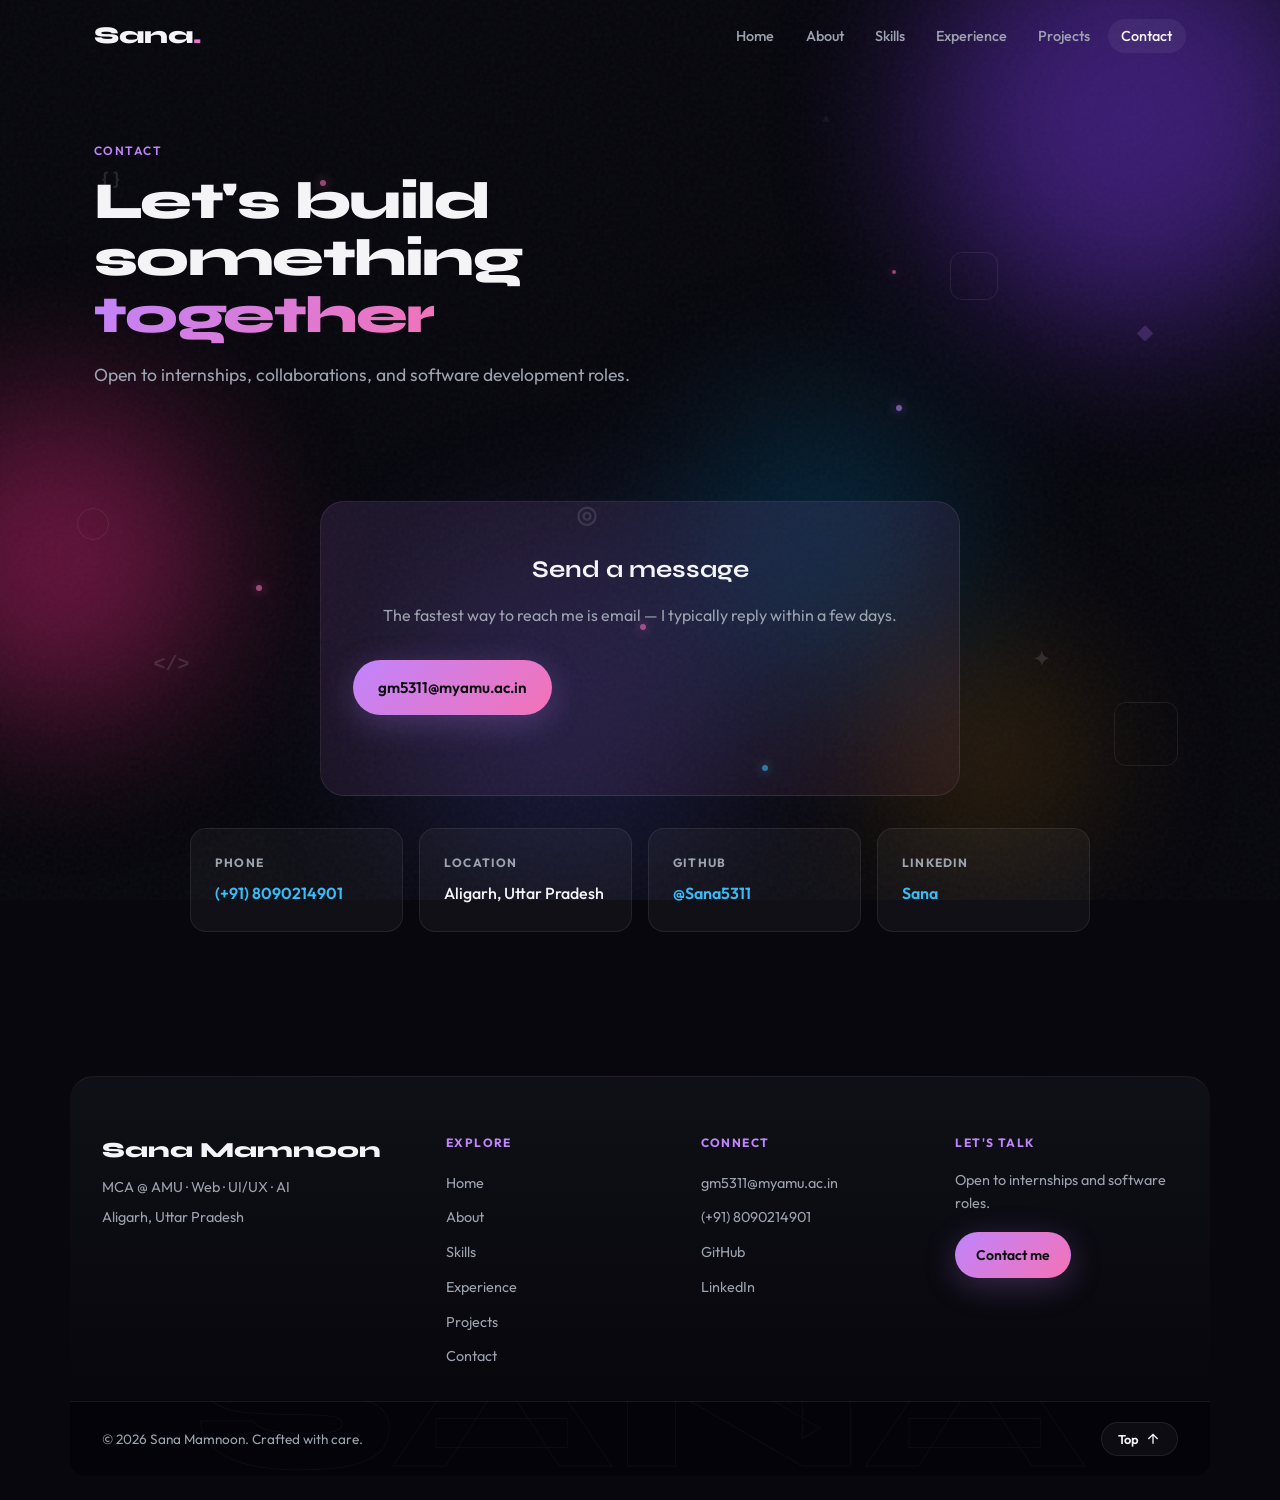
==== contact.html @ 096d7e10 "Updated portfolio" ====
<!DOCTYPE html>
<html lang="en">

<head>
    <meta charset="UTF-8">
    <meta name="viewport" content="width=device-width, initial-scale=1.0">
    <meta name="description" content="Contact Sana.">
    <title>Contact | Sana </title>
    <link rel="preconnect" href="https://fonts.googleapis.com">
    <link rel="preconnect" href="https://fonts.gstatic.com" crossorigin>
    <link href="https://fonts.googleapis.com/css2?family=Outfit:wght@300;400;500;600;700&family=Syne:wght@600;700;800&display=swap" rel="stylesheet">
    <link rel="stylesheet" href="style.css">
</head>

<body>
    <div id="site-header"></div>

    <main>
        <header class="page-hero reveal">
            <span class="section-label">Contact</span>
            <h1 class="page-title">Let's build something <span class="gradient-text">together</span></h1>
            <p class="page-lead">Open to internships, collaborations, and software development roles.</p>
        </header>

        <section class="section contact-section">
            <div class="contact-layout">
                <div class="contact-card reveal">
                    <h2 class="contact-card-title">Send a message</h2>
                    <p>The fastest way to reach me is email — I typically reply within a few days.</p>
                    <div class="contact-actions contact-actions-left">
                        <a href="mailto:gm5311@myamu.ac.in" class="btn btn-primary">gm5311@myamu.ac.in</a>
                    </div>
                </div>

                <div class="contact-info-grid reveal" data-delay="1">
                    <article class="contact-info-card float-card">
                        <h3>Phone</h3>
                        <a href="tel:+918090214901">(+91) 8090214901</a>
                    </article>
                    <article class="contact-info-card float-card">
                        <h3>Location</h3>
                        <p>Aligarh, Uttar Pradesh</p>
                    </article>
                    <article class="contact-info-card float-card">
                        <h3>GitHub</h3>
                        <a href="https://github.com/Sana5311" target="_blank" rel="noopener noreferrer">@Sana5311</a>
                    </article>
                    <article class="contact-info-card float-card">
                        <h3>LinkedIn</h3>
                        <a href="https://www.linkedin.com/in/sana-mamnoon-51255726a" target="_blank" rel="noopener noreferrer">Sana </a>
                    </article>
                </div>
            </div>
        </section>
    </main>

    <div id="site-footer"></div>
    <script src="shared.js"></script>
    <script src="script.js"></script>
</body>

</html>
---- style.css ----
:root {
    --bg: #07070d;
    --bg-elevated: #111118;
    --bg-card: rgba(255, 255, 255, 0.04);
    --border: rgba(255, 255, 255, 0.08);
    --text: #f4f4f7;
    --text-muted: #9ca3af;
    --accent-1: #c084fc;
    --accent-2: #f472b6;
    --accent-3: #38bdf8;
    --gradient: linear-gradient(135deg, var(--accent-1), var(--accent-2));
    --font-display: "Syne", sans-serif;
    --font-body: "Outfit", sans-serif;
    --header-h: 72px;
    --radius: 16px;
    --transition: 0.35s cubic-bezier(0.4, 0, 0.2, 1);
}

*,
*::before,
*::after {
    margin: 0;
    padding: 0;
    box-sizing: border-box;
}

html {
    scroll-behavior: smooth;
}

body {
    font-family: var(--font-body);
    background: var(--bg);
    color: var(--text);
    line-height: 1.65;
    overflow-x: hidden;
}

.noise {
    position: fixed;
    inset: 0;
    pointer-events: none;
    z-index: 0;
    opacity: 0.04;
    background-image: url("data:image/svg+xml,%3Csvg viewBox='0 0 256 256' xmlns='http://www.w3.org/2000/svg'%3E%3Cfilter id='n'%3E%3CfeTurbulence type='fractalNoise' baseFrequency='0.9' numOctaves='4' stitchTiles='stitch'/%3E%3C/filter%3E%3Crect width='100%25' height='100%25' filter='url(%23n)'/%3E%3C/svg%3E");
}

.gradient-bg {
    position: fixed;
    inset: 0;
    z-index: 0;
    overflow: hidden;
    pointer-events: none;
}

.orb {
    position: absolute;
    border-radius: 50%;
    filter: blur(80px);
    opacity: 0.45;
    animation: float 18s ease-in-out infinite;
}

.orb-1 {
    width: 420px;
    height: 420px;
    background: #7c3aed;
    top: -10%;
    right: -5%;
}

.orb-2 {
    width: 320px;
    height: 320px;
    background: #db2777;
    bottom: 20%;
    left: -8%;
    animation-delay: -6s;
}

.orb-3 {
    width: 280px;
    height: 280px;
    background: #0284c7;
    top: 45%;
    right: 25%;
    animation-delay: -12s;
    opacity: 0.25;
}

.orb-4 {
    width: 200px;
    height: 200px;
    background: #f59e0b;
    bottom: 5%;
    right: 15%;
    animation-delay: -4s;
    opacity: 0.2;
}

.orb-5 {
    width: 360px;
    height: 360px;
    background: #6366f1;
    top: 60%;
    left: 30%;
    animation-delay: -9s;
    opacity: 0.18;
}

.float-layer {
    position: fixed;
    inset: 0;
    z-index: 0;
    pointer-events: none;
    overflow: hidden;
}

.float-icon {
    position: absolute;
    font-size: 1.25rem;
    font-weight: 600;
    color: rgba(255, 255, 255, 0.12);
    animation: drift 14s ease-in-out infinite;
}

.fi-1 { top: 18%; left: 8%; animation-duration: 16s; }
.fi-2 { top: 72%; left: 12%; animation-delay: -3s; font-family: monospace; }
.fi-3 { top: 35%; right: 10%; animation-delay: -6s; color: rgba(192, 132, 252, 0.2); }
.fi-4 { bottom: 25%; right: 18%; animation-delay: -2s; }
.fi-5 { top: 55%; left: 45%; animation-delay: -8s; font-size: 1.5rem; }
.fi-6 { top: 12%; right: 35%; animation-delay: -11s; font-size: 0.75rem; opacity: 0.5; }

.float-shape {
    position: absolute;
    border: 1px solid rgba(255, 255, 255, 0.08);
    border-radius: 12px;
    animation: drift 20s ease-in-out infinite, spin-slow 24s linear infinite;
}

.fs-1 {
    width: 48px;
    height: 48px;
    top: 28%;
    right: 22%;
    animation-delay: -5s;
}

.fs-2 {
    width: 32px;
    height: 32px;
    bottom: 40%;
    left: 6%;
    border-radius: 50%;
    animation-delay: -10s;
}

.fs-3 {
    width: 64px;
    height: 64px;
    top: 78%;
    right: 8%;
    animation-delay: -7s;
}

.float-dot {
    position: absolute;
    width: 6px;
    height: 6px;
    border-radius: 50%;
    background: var(--accent-2);
    box-shadow: 0 0 12px var(--accent-2);
    animation: float-dot 10s ease-in-out infinite;
    opacity: 0.6;
}

.fd-1 { top: 20%; left: 25%; animation-delay: 0s; }
.fd-2 { top: 45%; left: 70%; animation-delay: -2s; background: var(--accent-1); box-shadow: 0 0 12px var(--accent-1); }
.fd-3 { top: 65%; left: 20%; animation-delay: -4s; }
.fd-4 { top: 30%; right: 30%; animation-delay: -1s; width: 4px; height: 4px; }
.fd-5 { bottom: 30%; left: 50%; animation-delay: -6s; }
.fd-6 { top: 85%; right: 40%; animation-delay: -3s; background: var(--accent-3); box-shadow: 0 0 12px var(--accent-3); }

@keyframes drift {
    0%, 100% { transform: translate(0, 0) rotate(0deg); }
    25% { transform: translate(20px, -30px) rotate(5deg); }
    50% { transform: translate(-15px, 15px) rotate(-3deg); }
    75% { transform: translate(10px, 25px) rotate(2deg); }
}

@keyframes spin-slow {
    to { transform: rotate(360deg); }
}

@keyframes float-dot {
    0%, 100% { transform: translateY(0) scale(1); opacity: 0.5; }
    50% { transform: translateY(-24px) scale(1.2); opacity: 1; }
}

@keyframes float {
    0%, 100% { transform: translate(0, 0) scale(1); }
    33% { transform: translate(30px, -40px) scale(1.05); }
    66% { transform: translate(-20px, 20px) scale(0.95); }
}

.site-header {
    position: fixed;
    top: 0;
    left: 0;
    right: 0;
    z-index: 1000;
    height: var(--header-h);
    transition: background var(--transition), backdrop-filter var(--transition), border-color var(--transition);
    border-bottom: 1px solid transparent;
}

.site-header.scrolled {
    background: rgba(7, 7, 13, 0.75);
    backdrop-filter: blur(16px);
    border-bottom-color: var(--border);
}

.navbar {
    max-width: 1140px;
    margin: 0 auto;
    padding: 0 1.5rem;
    height: 100%;
    display: flex;
    align-items: center;
    justify-content: space-between;
}

.logo {
    font-family: var(--font-display);
    font-size: 1.5rem;
    font-weight: 800;
    color: var(--text);
    text-decoration: none;
    letter-spacing: -0.02em;
}

.logo span {
    background: var(--gradient);
    -webkit-background-clip: text;
    background-clip: text;
    color: transparent;
}

.nav-links {
    display: flex;
    list-style: none;
    gap: 0.25rem;
}

.nav-links a {
    color: var(--text-muted);
    text-decoration: none;
    font-size: 0.9rem;
    font-weight: 500;
    padding: 0.5rem 0.85rem;
    border-radius: 999px;
    transition: color var(--transition), background var(--transition);
}

.nav-links a:hover,
.nav-links a.active {
    color: var(--text);
    background: rgba(255, 255, 255, 0.06);
}

.nav-toggle {
    display: none;
    flex-direction: column;
    gap: 5px;
    background: none;
    border: none;
    cursor: pointer;
    padding: 8px;
}

.nav-toggle span {
    display: block;
    width: 24px;
    height: 2px;
    background: var(--text);
    border-radius: 2px;
    transition: transform var(--transition), opacity var(--transition);
}

.nav-toggle.open span:nth-child(1) {
    transform: translateY(7px) rotate(45deg);
}

.nav-toggle.open span:nth-child(2) {
    opacity: 0;
}

.nav-toggle.open span:nth-child(3) {
    transform: translateY(-7px) rotate(-45deg);
}

main {
    position: relative;
    z-index: 1;
}

.section {
    max-width: 1140px;
    margin: 0 auto;
    padding: 5rem 1.5rem;
}

.section-alt {
    position: relative;
}

.section-alt::before {
    content: "";
    position: absolute;
    inset: 0;
    left: 50%;
    transform: translateX(-50%);
    width: 100vw;
    background: linear-gradient(180deg, transparent, rgba(255, 255, 255, 0.02), transparent);
    pointer-events: none;
}

.section-head {
    margin-bottom: 3rem;
    max-width: 640px;
}

.section-label {
    display: inline-block;
    font-size: 0.75rem;
    font-weight: 600;
    letter-spacing: 0.12em;
    text-transform: uppercase;
    color: var(--accent-1);
    margin-bottom: 0.75rem;
}

.section-title {
    font-family: var(--font-display);
    font-size: clamp(1.75rem, 4vw, 2.5rem);
    font-weight: 700;
    line-height: 1.15;
    letter-spacing: -0.02em;
}

.hero {
    min-height: 100vh;
    max-width: 1140px;
    margin: 0 auto;
    padding: calc(var(--header-h) + 3rem) 1.5rem 4rem;
    display: grid;
    grid-template-columns: 1fr 1fr;
    align-items: center;
    gap: 3rem;
}

.hero-eyebrow {
    display: flex;
    align-items: center;
    gap: 0.5rem;
    font-size: 0.875rem;
    color: var(--text-muted);
    margin-bottom: 1rem;
}

.pulse-dot {
    width: 8px;
    height: 8px;
    border-radius: 50%;
    background: #4ade80;
    box-shadow: 0 0 12px #4ade80;
    animation: pulse 2s ease infinite;
}

@keyframes pulse {
    0%, 100% { opacity: 1; transform: scale(1); }
    50% { opacity: 0.6; transform: scale(0.85); }
}

.hero-title {
    font-family: var(--font-display);
    font-size: clamp(2.5rem, 6vw, 4rem);
    font-weight: 800;
    line-height: 1.05;
    letter-spacing: -0.03em;
    margin-bottom: 0.75rem;
}

.gradient-text {
    background: var(--gradient);
    -webkit-background-clip: text;
    background-clip: text;
    color: transparent;
}

.hero-role {
    font-size: clamp(1.25rem, 2.5vw, 1.75rem);
    font-weight: 500;
    color: var(--text-muted);
    margin-bottom: 1.25rem;
    min-height: 2rem;
}

.role-cursor {
    color: var(--accent-1);
    animation: blink 1s step-end infinite;
}

@keyframes blink {
    50% { opacity: 0; }
}

.hero-desc {
    color: var(--text-muted);
    max-width: 32rem;
    margin-bottom: 2rem;
    font-size: 1.05rem;
}

.hero-cta {
    display: flex;
    flex-wrap: wrap;
    gap: 0.75rem;
    margin-bottom: 2rem;
}

.btn {
    display: inline-flex;
    align-items: center;
    justify-content: center;
    padding: 0.85rem 1.5rem;
    font-size: 0.95rem;
    font-weight: 600;
    text-decoration: none;
    border-radius: 999px;
    transition: transform var(--transition), box-shadow var(--transition), background var(--transition), border-color var(--transition);
    border: 1px solid transparent;
}

.btn-primary {
    background: var(--gradient);
    color: #0a0a0f;
    box-shadow: 0 8px 32px rgba(192, 132, 252, 0.25);
}

.btn-primary:hover {
    transform: translateY(-2px);
    box-shadow: 0 12px 40px rgba(244, 114, 182, 0.35);
}

.btn-ghost {
    background: transparent;
    color: var(--text);
    border-color: var(--border);
}

.btn-ghost:hover {
    background: rgba(255, 255, 255, 0.06);
    transform: translateY(-2px);
}

.hero-meta {
    font-size: 0.875rem;
    color: var(--text-muted);
}

.hero-meta a {
    color: var(--text-muted);
    text-decoration: none;
    transition: color var(--transition);
}

.hero-meta a:hover {
    color: var(--accent-3);
}

.meta-sep {
    margin: 0 0.5rem;
    opacity: 0.4;
}

.hero-visual {
    display: flex;
    justify-content: center;
    align-items: center;
}

.profile-ring {
    position: relative;
    width: min(340px, 80vw);
    aspect-ratio: 1;
    display: flex;
    align-items: center;
    justify-content: center;
}

.profile-ring::before {
    content: "";
    position: absolute;
    inset: 0;
    border-radius: 50%;
    background: conic-gradient(from 0deg, var(--accent-1), var(--accent-2), var(--accent-3), var(--accent-1));
    animation: spin 12s linear infinite;
    opacity: 0.85;
}

.profile-ring::after {
    content: "";
    position: absolute;
    inset: 4px;
    border-radius: 50%;
    background: var(--bg);
}

.profile-inner {
    position: relative;
    z-index: 1;
    width: 78%;
    aspect-ratio: 1;
    border-radius: 50%;
    background: linear-gradient(145deg, #1a1a24, #0d0d12);
    border: 1px solid var(--border);
    display: flex;
    align-items: center;
    justify-content: center;
    box-shadow: inset 0 0 60px rgba(192, 132, 252, 0.08);
}

.profile-initials {
    font-family: var(--font-display);
    font-size: clamp(3rem, 10vw, 4.5rem);
    font-weight: 800;
    background: var(--gradient);
    -webkit-background-clip: text;
    background-clip: text;
    color: transparent;
}

.orbit-badge {
    position: absolute;
    padding: 0.4rem 0.85rem;
    font-size: 0.75rem;
    font-weight: 600;
    background: var(--bg-elevated);
    border: 1px solid var(--border);
    border-radius: 999px;
    backdrop-filter: blur(8px);
    animation: orbit 8s ease-in-out infinite;
}

.badge-1 { top: 8%; right: 0; animation-delay: 0s; }
.badge-2 { bottom: 15%; left: -5%; animation-delay: -2.5s; }
.badge-3 { top: 50%; right: -8%; animation-delay: -5s; }
.badge-4 { bottom: 8%; right: 20%; animation-delay: -7s; }

@keyframes spin {
    to { transform: rotate(360deg); }
}

@keyframes orbit {
    0%, 100% { transform: translateY(0); }
    50% { transform: translateY(-10px); }
}

.about-grid {
    display: grid;
    grid-template-columns: repeat(auto-fit, minmax(280px, 1fr));
    gap: 1.5rem;
}

.about-text {
    color: var(--text-muted);
    font-size: 1.05rem;
}

.about-text strong {
    color: var(--text);
    font-weight: 600;
}

.skills-grid {
    display: grid;
    grid-template-columns: repeat(auto-fit, minmax(240px, 1fr));
    gap: 1.25rem;
    position: relative;
    z-index: 1;
}

.skill-group {
    background: var(--bg-card);
    border: 1px solid var(--border);
    border-radius: var(--radius);
    padding: 1.5rem;
    backdrop-filter: blur(8px);
    transition: transform var(--transition), border-color var(--transition), box-shadow var(--transition);
}

.skill-group:hover {
    transform: translateY(-4px);
    border-color: rgba(192, 132, 252, 0.35);
    box-shadow: 0 20px 50px rgba(0, 0, 0, 0.35);
}

.skill-group h3 {
    font-size: 0.8rem;
    text-transform: uppercase;
    letter-spacing: 0.08em;
    color: var(--text-muted);
    margin-bottom: 1rem;
    font-weight: 600;
}

.skill-tags {
    list-style: none;
    display: flex;
    flex-wrap: wrap;
    gap: 0.5rem;
}

.skill-tags li {
    font-size: 0.875rem;
    padding: 0.35rem 0.75rem;
    border-radius: 8px;
    background: rgba(255, 255, 255, 0.05);
    border: 1px solid var(--border);
    transition: background var(--transition), color var(--transition);
}

.skill-group:hover .skill-tags li {
    background: rgba(192, 132, 252, 0.08);
}

.timeline {
    position: relative;
    padding-left: 1.5rem;
    border-left: 2px solid var(--border);
    margin-bottom: 3rem;
}

.timeline-item {
    position: relative;
    padding-bottom: 2rem;
}

.timeline-item:last-child {
    padding-bottom: 0;
}

.timeline-marker {
    position: absolute;
    left: -1.5rem;
    top: 0.35rem;
    width: 12px;
    height: 12px;
    margin-left: -5px;
    border-radius: 50%;
    background: var(--gradient);
    box-shadow: 0 0 16px rgba(192, 132, 252, 0.6);
}

.timeline-card {
    margin-left: 1.25rem;
    padding: 1.5rem;
    background: var(--bg-card);
    border: 1px solid var(--border);
    border-radius: var(--radius);
    transition: transform var(--transition), border-color var(--transition);
}

.timeline-card:hover {
    transform: translateX(6px);
    border-color: rgba(244, 114, 182, 0.3);
}

.timeline-date {
    font-size: 0.8rem;
    color: var(--accent-3);
    font-weight: 600;
}

.timeline-card h3 {
    font-family: var(--font-display);
    font-size: 1.15rem;
    margin: 0.35rem 0;
}

.timeline-org {
    color: var(--accent-1);
    font-weight: 500;
    font-size: 0.95rem;
    margin-bottom: 0.5rem;
}

.timeline-card p:last-child {
    color: var(--text-muted);
    font-size: 0.95rem;
}

.extracurricular {
    padding: 1.75rem;
    border-radius: var(--radius);
    border: 1px dashed var(--border);
    background: rgba(56, 189, 248, 0.04);
}

.extracurricular-title {
    font-family: var(--font-display);
    font-size: 1.1rem;
    margin-bottom: 1rem;
}

.extracurricular-list {
    list-style: none;
    display: flex;
    flex-direction: column;
    gap: 0.65rem;
    color: var(--text-muted);
}

.extracurricular-list li {
    position: relative;
    padding-left: 1.25rem;
}

.extracurricular-list li::before {
    content: "→";
    position: absolute;
    left: 0;
    color: var(--accent-2);
}

.projects-grid {
    display: grid;
    grid-template-columns: repeat(auto-fit, minmax(300px, 1fr));
    gap: 1.5rem;
    position: relative;
    z-index: 1;
}

.project-card {
    position: relative;
    padding: 2rem;
    border-radius: calc(var(--radius) + 4px);
    background: var(--bg-card);
    border: 1px solid var(--border);
    overflow: hidden;
    transition: transform var(--transition), box-shadow var(--transition);
}

.project-card::before {
    content: "";
    position: absolute;
    top: 0;
    left: 0;
    right: 0;
    height: 3px;
    background: var(--gradient);
    transform: scaleX(0);
    transform-origin: left;
    transition: transform 0.5s ease;
}

.project-card:hover {
    transform: translateY(-6px);
    box-shadow: 0 24px 60px rgba(0, 0, 0, 0.4);
}

.project-card:hover::before {
    transform: scaleX(1);
}

.project-number {
    font-family: var(--font-display);
    font-size: 3rem;
    font-weight: 800;
    line-height: 1;
    opacity: 0.12;
    margin-bottom: 0.5rem;
}

.project-card h3 {
    font-family: var(--font-display);
    font-size: 1.25rem;
    margin-bottom: 0.35rem;
}

.project-client {
    font-size: 0.85rem;
    color: var(--accent-1);
    font-weight: 600;
    margin-bottom: 0.75rem;
}

.project-card > p:not(.project-client) {
    color: var(--text-muted);
    font-size: 0.95rem;
    margin-bottom: 1.25rem;
}

.project-links {
    display: flex;
    flex-wrap: wrap;
    gap: 1rem;
}

.link-arrow {
    color: var(--text);
    text-decoration: none;
    font-weight: 600;
    font-size: 0.9rem;
    display: inline-flex;
    align-items: center;
    gap: 0.35rem;
    transition: color var(--transition), gap var(--transition);
}

.link-arrow::after {
    content: "→";
    transition: transform var(--transition);
}

.link-arrow:hover {
    color: var(--accent-2);
    gap: 0.55rem;
}

.contact-section {
    padding-bottom: 3rem;
}

body:not(.page-home) main {
    min-height: calc(100vh - var(--header-h) - 200px);
    padding-bottom: 2rem;
}

.contact-card {
    text-align: center;
    max-width: 640px;
    margin: 0 auto;
    padding: 3rem 2rem;
    border-radius: calc(var(--radius) + 8px);
    background: linear-gradient(160deg, rgba(192, 132, 252, 0.12), rgba(244, 114, 182, 0.06));
    border: 1px solid var(--border);
}

.contact-card .section-title {
    margin-bottom: 0.75rem;
}

.contact-card > p {
    color: var(--text-muted);
    margin-bottom: 2rem;
}

.contact-actions {
    display: flex;
    flex-wrap: wrap;
    justify-content: center;
    gap: 0.75rem;
    margin-bottom: 2rem;
}

.contact-details {
    display: flex;
    flex-wrap: wrap;
    justify-content: center;
    gap: 0.5rem 1.25rem;
    font-style: normal;
    font-size: 0.875rem;
    color: var(--text-muted);
}

.page-hero {
    max-width: 1140px;
    margin: 0 auto;
    padding: calc(var(--header-h) + 4rem) 1.5rem 2rem;
    position: relative;
    z-index: 1;
}

.page-title {
    font-family: var(--font-display);
    font-size: clamp(2rem, 5vw, 3.25rem);
    font-weight: 800;
    line-height: 1.1;
    letter-spacing: -0.03em;
    margin-bottom: 1rem;
    max-width: 720px;
}

.page-lead {
    color: var(--text-muted);
    font-size: 1.1rem;
    max-width: 560px;
}

.subsection-title {
    font-family: var(--font-display);
    font-size: 1.35rem;
    margin-bottom: 1.5rem;
    color: var(--text-muted);
}

.about-card {
    background: var(--bg-card);
    border: 1px solid var(--border);
    border-radius: var(--radius);
    padding: 1.75rem;
    transition: transform var(--transition), border-color var(--transition);
}

.about-card:hover {
    transform: translateY(-4px);
    border-color: rgba(192, 132, 252, 0.3);
}

.about-card h2 {
    font-family: var(--font-display);
    font-size: 1.15rem;
    margin-bottom: 0.75rem;
}

.about-card p {
    color: var(--text-muted);
}

.stats-row {
    display: flex;
    flex-wrap: wrap;
    gap: 1rem;
    margin-top: 2.5rem;
}

.stat-pill {
    flex: 1;
    min-width: 140px;
    padding: 1.25rem 1.5rem;
    border-radius: var(--radius);
    border: 1px solid var(--border);
    background: linear-gradient(135deg, rgba(192, 132, 252, 0.08), transparent);
    display: flex;
    flex-direction: column;
    gap: 0.25rem;
}

.stat-num {
    font-family: var(--font-display);
    font-size: 1.5rem;
    font-weight: 700;
}

.stat-label {
    font-size: 0.85rem;
    color: var(--text-muted);
}

.home-hub {
    padding-top: 2rem;
    padding-bottom: 6rem;
}

.hub-grid {
    display: grid;
    grid-template-columns: repeat(auto-fit, minmax(240px, 1fr));
    gap: 1.25rem;
}

.hub-card {
    display: flex;
    flex-direction: column;
    padding: 1.75rem;
    border-radius: calc(var(--radius) + 4px);
    background: var(--bg-card);
    border: 1px solid var(--border);
    text-decoration: none;
    color: inherit;
    transition: transform var(--transition), box-shadow var(--transition), border-color var(--transition);
    animation: hub-float 6s ease-in-out infinite;
}

.hub-card:nth-child(2) { animation-delay: -1.5s; }
.hub-card:nth-child(3) { animation-delay: -3s; }
.hub-card:nth-child(4) { animation-delay: -4.5s; }

.hub-card:hover {
    transform: translateY(-8px);
    border-color: rgba(244, 114, 182, 0.4);
    box-shadow: 0 24px 50px rgba(0, 0, 0, 0.35);
    animation-play-state: paused;
}

@keyframes hub-float {
    0%, 100% { transform: translateY(0); }
    50% { transform: translateY(-6px); }
}

.hub-icon {
    font-family: var(--font-display);
    font-size: 2rem;
    font-weight: 800;
    opacity: 0.2;
    margin-bottom: 0.5rem;
}

.hub-card h3 {
    font-family: var(--font-display);
    font-size: 1.25rem;
    margin-bottom: 0.5rem;
}

.hub-card p {
    color: var(--text-muted);
    font-size: 0.95rem;
    flex: 1;
    margin-bottom: 1rem;
}

.hub-arrow {
    font-size: 0.85rem;
    font-weight: 600;
    color: var(--accent-1);
}

.float-card {
    animation: card-bob 7s ease-in-out infinite;
}

.float-card:nth-child(odd) {
    animation-delay: -2s;
}

@keyframes card-bob {
    0%, 100% { transform: translateY(0); }
    50% { transform: translateY(-5px); }
}

.float-card:hover {
    animation-play-state: paused;
}

.marquee-wrap {
    margin-top: 3rem;
    overflow: hidden;
    mask-image: linear-gradient(90deg, transparent, #000 12%, #000 88%, transparent);
}

.marquee {
    display: flex;
    gap: 2.5rem;
    width: max-content;
    animation: marquee 28s linear infinite;
    font-family: var(--font-display);
    font-size: 1.25rem;
    font-weight: 700;
    color: rgba(255, 255, 255, 0.15);
}

.marquee span {
    white-space: nowrap;
}

@keyframes marquee {
    to { transform: translateX(-50%); }
}

.projects-page .project-card-lg {
    padding: 2.5rem;
}

.contact-layout {
    max-width: 900px;
    margin: 0 auto;
}

.contact-card-title {
    font-family: var(--font-display);
    font-size: 1.5rem;
    margin-bottom: 0.75rem;
}

.contact-actions-left {
    justify-content: flex-start;
}

.contact-info-grid {
    display: grid;
    grid-template-columns: repeat(auto-fit, minmax(200px, 1fr));
    gap: 1rem;
    margin-top: 2rem;
}

.contact-info-card {
    padding: 1.5rem;
    border-radius: var(--radius);
    background: var(--bg-card);
    border: 1px solid var(--border);
}

.contact-info-card h3 {
    font-size: 0.75rem;
    text-transform: uppercase;
    letter-spacing: 0.1em;
    color: var(--text-muted);
    margin-bottom: 0.5rem;
}

.contact-info-card a {
    color: var(--accent-3);
    text-decoration: none;
    font-weight: 600;
}

.contact-info-card a:hover {
    color: var(--accent-2);
}

.contact-info-card p {
    color: var(--text);
    font-weight: 500;
}

.btn-sm {
    padding: 0.65rem 1.25rem;
    font-size: 0.875rem;
}

.site-footer {
    position: relative;
    z-index: 1;
    margin-top: 4rem;
    padding: 0 1.5rem 1.5rem;
    overflow: hidden;
}

.footer-glow {
    position: absolute;
    top: 0;
    left: 50%;
    transform: translateX(-50%);
    width: 80%;
    height: 1px;
    background: linear-gradient(90deg, transparent, var(--accent-1), var(--accent-2), var(--accent-3), transparent);
    box-shadow: 0 0 40px rgba(192, 132, 252, 0.5);
}

.footer-watermark {
    position: absolute;
    bottom: 0;
    left: 50%;
    transform: translateX(-50%);
    font-family: var(--font-display);
    font-size: clamp(5rem, 18vw, 12rem);
    font-weight: 800;
    line-height: 1;
    color: transparent;
    -webkit-text-stroke: 1px rgba(255, 255, 255, 0.04);
    pointer-events: none;
    user-select: none;
    margin: 0;
}

.footer-inner {
    position: relative;
    max-width: 1140px;
    margin: 0 auto;
    padding: 3.5rem 0 2rem;
    display: grid;
    grid-template-columns: 1.4fr repeat(3, 1fr);
    gap: 2rem;
    border-top: 1px solid var(--border);
    background: linear-gradient(180deg, rgba(17, 17, 24, 0.9), rgba(7, 7, 13, 0.95));
    border-radius: 24px 24px 0 0;
    padding-left: 2rem;
    padding-right: 2rem;
}

.footer-logo {
    font-family: var(--font-display);
    font-size: 1.35rem;
    font-weight: 800;
    color: var(--text);
    text-decoration: none;
    display: inline-block;
    margin-bottom: 0.5rem;
}

.footer-tagline,
.footer-location {
    font-size: 0.9rem;
    color: var(--text-muted);
    margin-bottom: 0.35rem;
}

.footer-col h4 {
    font-size: 0.75rem;
    text-transform: uppercase;
    letter-spacing: 0.12em;
    color: var(--accent-1);
    margin-bottom: 1rem;
}

.footer-links {
    list-style: none;
    display: flex;
    flex-direction: column;
    gap: 0.5rem;
}

.footer-links a {
    color: var(--text-muted);
    text-decoration: none;
    font-size: 0.9rem;
    transition: color var(--transition), transform var(--transition);
    display: inline-block;
}

.footer-links a:hover {
    color: var(--text);
    transform: translateX(4px);
}

.footer-cta-col p {
    font-size: 0.9rem;
    color: var(--text-muted);
    margin-bottom: 1rem;
}

.footer-bottom {
    max-width: 1140px;
    margin: 0 auto;
    padding: 1.25rem 2rem;
    display: flex;
    align-items: center;
    justify-content: space-between;
    gap: 1rem;
    font-size: 0.85rem;
    color: var(--text-muted);
    border-top: 1px solid var(--border);
    background: rgba(2, 2, 8, 0.6);
    border-radius: 0 0 16px 16px;
}

.back-to-top {
    display: inline-flex;
    align-items: center;
    gap: 0.35rem;
    padding: 0.5rem 1rem;
    border-radius: 999px;
    border: 1px solid var(--border);
    background: rgba(255, 255, 255, 0.04);
    color: var(--text);
    font-size: 0.8rem;
    font-weight: 600;
    cursor: pointer;
    font-family: inherit;
    transition: background var(--transition), transform var(--transition), border-color var(--transition);
}

.back-to-top:hover {
    background: rgba(192, 132, 252, 0.15);
    border-color: rgba(192, 132, 252, 0.4);
    transform: translateY(-2px);
}

.reveal {
    opacity: 0;
    transform: translateY(32px);
    transition: opacity 0.7s cubic-bezier(0.4, 0, 0.2, 1), transform 0.7s cubic-bezier(0.4, 0, 0.2, 1);
}

.reveal.visible {
    opacity: 1;
    transform: translateY(0);
}

.reveal[data-delay="1"] { transition-delay: 0.1s; }
.reveal[data-delay="2"] { transition-delay: 0.2s; }
.reveal[data-delay="3"] { transition-delay: 0.3s; }

@media (max-width: 900px) {
    .hero {
        grid-template-columns: 1fr;
        text-align: center;
    }

    .hero-desc {
        margin-left: auto;
        margin-right: auto;
    }

    .hero-cta,
    .hero-eyebrow {
        justify-content: center;
    }

    .hero-visual {
        order: -1;
    }

    .profile-ring {
        width: min(260px, 70vw);
    }
}

@media (max-width: 768px) {
    .nav-toggle {
        display: flex;
    }

    .nav-links {
        position: fixed;
        top: var(--header-h);
        left: 0;
        right: 0;
        flex-direction: column;
        padding: 1rem 1.5rem 1.5rem;
        background: rgba(7, 7, 13, 0.95);
        backdrop-filter: blur(16px);
        border-bottom: 1px solid var(--border);
        transform: translateY(-120%);
        opacity: 0;
        pointer-events: none;
        transition: transform var(--transition), opacity var(--transition);
    }

    .nav-links.open {
        transform: translateY(0);
        opacity: 1;
        pointer-events: auto;
    }

    .nav-links a {
        display: block;
        padding: 0.75rem 0;
    }
}

@media (max-width: 900px) {
    .footer-inner {
        grid-template-columns: 1fr 1fr;
    }

    .footer-brand {
        grid-column: 1 / -1;
    }
}

@media (max-width: 560px) {
    .footer-inner {
        grid-template-columns: 1fr;
        padding-left: 1.25rem;
        padding-right: 1.25rem;
    }

    .footer-bottom {
        flex-direction: column;
        text-align: center;
    }
}

@media (prefers-reduced-motion: reduce) {
    html { scroll-behavior: auto; }

    .orb,
    .profile-ring::before,
    .orbit-badge,
    .pulse-dot,
    .role-cursor,
    .float-icon,
    .float-shape,
    .float-dot,
    .hub-card,
    .float-card,
    .marquee {
        animation: none;
    }

    .reveal {
        opacity: 1;
        transform: none;
        transition: none;
    }
}
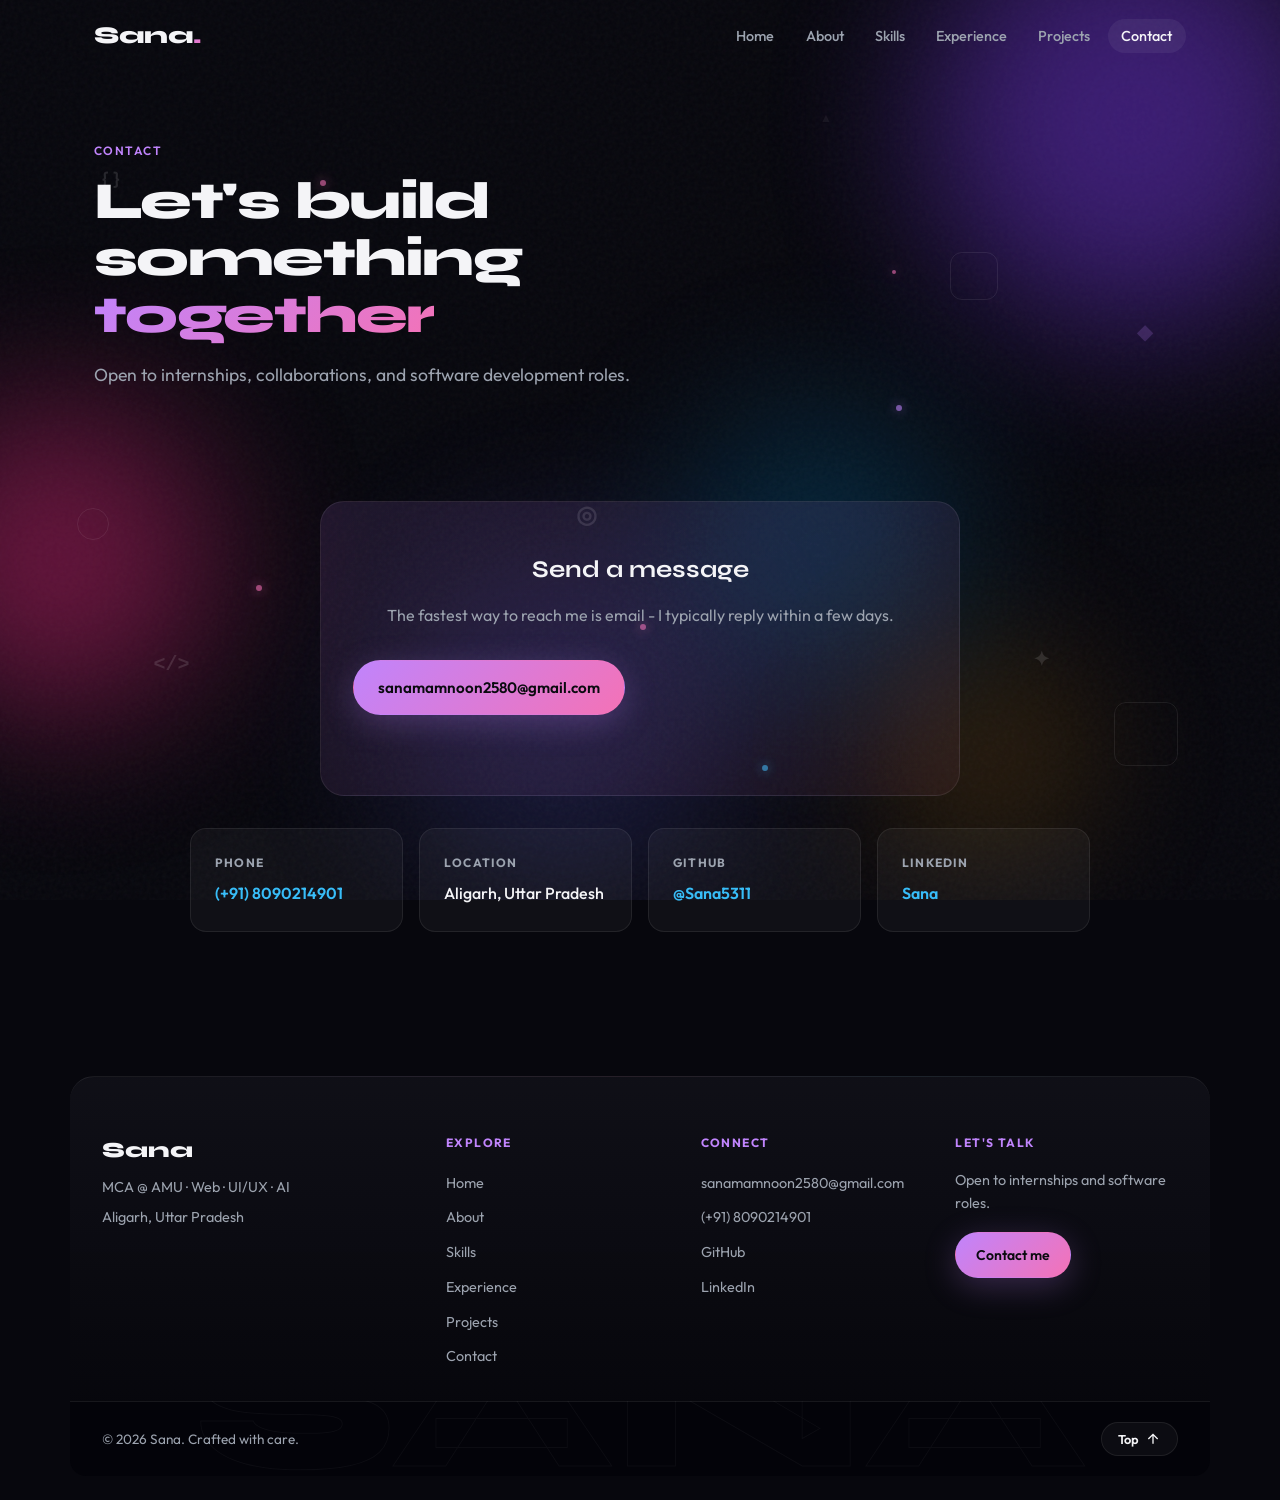
==== commit 89d8bb7b: "Add portfolio website files" ====
--- a/contact.html
+++ b/contact.html
@@ -26,9 +26,9 @@
             <div class="contact-layout">
                 <div class="contact-card reveal">
                     <h2 class="contact-card-title">Send a message</h2>
-                    <p>The fastest way to reach me is email — I typically reply within a few days.</p>
+                    <p>The fastest way to reach me is email - I typically reply within a few days.</p>
                     <div class="contact-actions contact-actions-left">
-                        <a href="mailto:gm5311@myamu.ac.in" class="btn btn-primary">gm5311@myamu.ac.in</a>
+                        <a href="mailto:sanamamnoon2580@gmail.com" class="btn btn-primary">sanamamnoon2580@gmail.com</a>
                     </div>
                 </div>
 
@@ -47,7 +47,7 @@
                     </article>
                     <article class="contact-info-card float-card">
                         <h3>LinkedIn</h3>
-                        <a href="https://www.linkedin.com/in/sana-mamnoon-51255726a" target="_blank" rel="noopener noreferrer">Sana </a>
+                        <a href="https://linkedin.com/in/sana-51255726a" target="_blank" rel="noopener noreferrer">Sana </a>
                     </article>
                 </div>
             </div>
--- a/style.css
+++ b/style.css
@@ -124,12 +124,46 @@
     animation: drift 14s ease-in-out infinite;
 }
 
-.fi-1 { top: 18%; left: 8%; animation-duration: 16s; }
-.fi-2 { top: 72%; left: 12%; animation-delay: -3s; font-family: monospace; }
-.fi-3 { top: 35%; right: 10%; animation-delay: -6s; color: rgba(192, 132, 252, 0.2); }
-.fi-4 { bottom: 25%; right: 18%; animation-delay: -2s; }
-.fi-5 { top: 55%; left: 45%; animation-delay: -8s; font-size: 1.5rem; }
-.fi-6 { top: 12%; right: 35%; animation-delay: -11s; font-size: 0.75rem; opacity: 0.5; }
+.fi-1 {
+    top: 18%;
+    left: 8%;
+    animation-duration: 16s;
+}
+
+.fi-2 {
+    top: 72%;
+    left: 12%;
+    animation-delay: -3s;
+    font-family: monospace;
+}
+
+.fi-3 {
+    top: 35%;
+    right: 10%;
+    animation-delay: -6s;
+    color: rgba(192, 132, 252, 0.2);
+}
+
+.fi-4 {
+    bottom: 25%;
+    right: 18%;
+    animation-delay: -2s;
+}
+
+.fi-5 {
+    top: 55%;
+    left: 45%;
+    animation-delay: -8s;
+    font-size: 1.5rem;
+}
+
+.fi-6 {
+    top: 12%;
+    right: 35%;
+    animation-delay: -11s;
+    font-size: 0.75rem;
+    opacity: 0.5;
+}
 
 .float-shape {
     position: absolute;
@@ -174,33 +208,93 @@
     opacity: 0.6;
 }
 
-.fd-1 { top: 20%; left: 25%; animation-delay: 0s; }
-.fd-2 { top: 45%; left: 70%; animation-delay: -2s; background: var(--accent-1); box-shadow: 0 0 12px var(--accent-1); }
-.fd-3 { top: 65%; left: 20%; animation-delay: -4s; }
-.fd-4 { top: 30%; right: 30%; animation-delay: -1s; width: 4px; height: 4px; }
-.fd-5 { bottom: 30%; left: 50%; animation-delay: -6s; }
-.fd-6 { top: 85%; right: 40%; animation-delay: -3s; background: var(--accent-3); box-shadow: 0 0 12px var(--accent-3); }
+.fd-1 {
+    top: 20%;
+    left: 25%;
+    animation-delay: 0s;
+}
+
+.fd-2 {
+    top: 45%;
+    left: 70%;
+    animation-delay: -2s;
+    background: var(--accent-1);
+    box-shadow: 0 0 12px var(--accent-1);
+}
+
+.fd-3 {
+    top: 65%;
+    left: 20%;
+    animation-delay: -4s;
+}
+
+.fd-4 {
+    top: 30%;
+    right: 30%;
+    animation-delay: -1s;
+    width: 4px;
+    height: 4px;
+}
+
+.fd-5 {
+    bottom: 30%;
+    left: 50%;
+    animation-delay: -6s;
+}
+
+.fd-6 {
+    top: 85%;
+    right: 40%;
+    animation-delay: -3s;
+    background: var(--accent-3);
+    box-shadow: 0 0 12px var(--accent-3);
+}
 
 @keyframes drift {
-    0%, 100% { transform: translate(0, 0) rotate(0deg); }
-    25% { transform: translate(20px, -30px) rotate(5deg); }
-    50% { transform: translate(-15px, 15px) rotate(-3deg); }
-    75% { transform: translate(10px, 25px) rotate(2deg); }
+    0%,
+    100% {
+        transform: translate(0, 0) rotate(0deg);
+    }
+    25% {
+        transform: translate(20px, -30px) rotate(5deg);
+    }
+    50% {
+        transform: translate(-15px, 15px) rotate(-3deg);
+    }
+    75% {
+        transform: translate(10px, 25px) rotate(2deg);
+    }
 }
 
 @keyframes spin-slow {
-    to { transform: rotate(360deg); }
+    to {
+        transform: rotate(360deg);
+    }
 }
 
 @keyframes float-dot {
-    0%, 100% { transform: translateY(0) scale(1); opacity: 0.5; }
-    50% { transform: translateY(-24px) scale(1.2); opacity: 1; }
+    0%,
+    100% {
+        transform: translateY(0) scale(1);
+        opacity: 0.5;
+    }
+    50% {
+        transform: translateY(-24px) scale(1.2);
+        opacity: 1;
+    }
 }
 
 @keyframes float {
-    0%, 100% { transform: translate(0, 0) scale(1); }
-    33% { transform: translate(30px, -40px) scale(1.05); }
-    66% { transform: translate(-20px, 20px) scale(0.95); }
+    0%,
+    100% {
+        transform: translate(0, 0) scale(1);
+    }
+    33% {
+        transform: translate(30px, -40px) scale(1.05);
+    }
+    66% {
+        transform: translate(-20px, 20px) scale(0.95);
+    }
 }
 
 .site-header {
@@ -378,8 +472,15 @@
 }
 
 @keyframes pulse {
-    0%, 100% { opacity: 1; transform: scale(1); }
-    50% { opacity: 0.6; transform: scale(0.85); }
+    0%,
+    100% {
+        opacity: 1;
+        transform: scale(1);
+    }
+    50% {
+        opacity: 0.6;
+        transform: scale(0.85);
+    }
 }
 
 .hero-title {
@@ -412,7 +513,9 @@
 }
 
 @keyframes blink {
-    50% { opacity: 0; }
+    50% {
+        opacity: 0;
+    }
 }
 
 .hero-desc {
@@ -553,18 +656,44 @@
     animation: orbit 8s ease-in-out infinite;
 }
 
-.badge-1 { top: 8%; right: 0; animation-delay: 0s; }
-.badge-2 { bottom: 15%; left: -5%; animation-delay: -2.5s; }
-.badge-3 { top: 50%; right: -8%; animation-delay: -5s; }
-.badge-4 { bottom: 8%; right: 20%; animation-delay: -7s; }
+.badge-1 {
+    top: 8%;
+    right: 0;
+    animation-delay: 0s;
+}
+
+.badge-2 {
+    bottom: 15%;
+    left: -5%;
+    animation-delay: -2.5s;
+}
+
+.badge-3 {
+    top: 50%;
+    right: -8%;
+    animation-delay: -5s;
+}
+
+.badge-4 {
+    bottom: 8%;
+    right: 20%;
+    animation-delay: -7s;
+}
 
 @keyframes spin {
-    to { transform: rotate(360deg); }
+    to {
+        transform: rotate(360deg);
+    }
 }
 
 @keyframes orbit {
-    0%, 100% { transform: translateY(0); }
-    50% { transform: translateY(-10px); }
+    0%,
+    100% {
+        transform: translateY(0);
+    }
+    50% {
+        transform: translateY(-10px);
+    }
 }
 
 .about-grid {
@@ -796,7 +925,7 @@
     margin-bottom: 0.75rem;
 }
 
-.project-card > p:not(.project-client) {
+.project-card>p:not(.project-client) {
     color: var(--text-muted);
     font-size: 0.95rem;
     margin-bottom: 1.25rem;
@@ -852,7 +981,7 @@
     margin-bottom: 0.75rem;
 }
 
-.contact-card > p {
+.contact-card>p {
     color: var(--text-muted);
     margin-bottom: 2rem;
 }
@@ -983,9 +1112,17 @@
     animation: hub-float 6s ease-in-out infinite;
 }
 
-.hub-card:nth-child(2) { animation-delay: -1.5s; }
-.hub-card:nth-child(3) { animation-delay: -3s; }
-.hub-card:nth-child(4) { animation-delay: -4.5s; }
+.hub-card:nth-child(2) {
+    animation-delay: -1.5s;
+}
+
+.hub-card:nth-child(3) {
+    animation-delay: -3s;
+}
+
+.hub-card:nth-child(4) {
+    animation-delay: -4.5s;
+}
 
 .hub-card:hover {
     transform: translateY(-8px);
@@ -995,8 +1132,13 @@
 }
 
 @keyframes hub-float {
-    0%, 100% { transform: translateY(0); }
-    50% { transform: translateY(-6px); }
+    0%,
+    100% {
+        transform: translateY(0);
+    }
+    50% {
+        transform: translateY(-6px);
+    }
 }
 
 .hub-icon {
@@ -1035,8 +1177,13 @@
 }
 
 @keyframes card-bob {
-    0%, 100% { transform: translateY(0); }
-    50% { transform: translateY(-5px); }
+    0%,
+    100% {
+        transform: translateY(0);
+    }
+    50% {
+        transform: translateY(-5px);
+    }
 }
 
 .float-card:hover {
@@ -1065,7 +1212,9 @@
 }
 
 @keyframes marquee {
-    to { transform: translateX(-50%); }
+    to {
+        transform: translateX(-50%);
+    }
 }
 
 .projects-page .project-card-lg {
@@ -1278,30 +1427,34 @@
     transform: translateY(0);
 }
 
-.reveal[data-delay="1"] { transition-delay: 0.1s; }
-.reveal[data-delay="2"] { transition-delay: 0.2s; }
-.reveal[data-delay="3"] { transition-delay: 0.3s; }
+.reveal[data-delay="1"] {
+    transition-delay: 0.1s;
+}
+
+.reveal[data-delay="2"] {
+    transition-delay: 0.2s;
+}
+
+.reveal[data-delay="3"] {
+    transition-delay: 0.3s;
+}
 
 @media (max-width: 900px) {
     .hero {
         grid-template-columns: 1fr;
         text-align: center;
     }
-
     .hero-desc {
         margin-left: auto;
         margin-right: auto;
     }
-
     .hero-cta,
     .hero-eyebrow {
         justify-content: center;
     }
-
     .hero-visual {
         order: -1;
     }
-
     .profile-ring {
         width: min(260px, 70vw);
     }
@@ -1311,7 +1464,6 @@
     .nav-toggle {
         display: flex;
     }
-
     .nav-links {
         position: fixed;
         top: var(--header-h);
@@ -1327,13 +1479,11 @@
         pointer-events: none;
         transition: transform var(--transition), opacity var(--transition);
     }
-
     .nav-links.open {
         transform: translateY(0);
         opacity: 1;
         pointer-events: auto;
     }
-
     .nav-links a {
         display: block;
         padding: 0.75rem 0;
@@ -1344,7 +1494,6 @@
     .footer-inner {
         grid-template-columns: 1fr 1fr;
     }
-
     .footer-brand {
         grid-column: 1 / -1;
     }
@@ -1356,7 +1505,6 @@
         padding-left: 1.25rem;
         padding-right: 1.25rem;
     }
-
     .footer-bottom {
         flex-direction: column;
         text-align: center;
@@ -1364,8 +1512,9 @@
 }
 
 @media (prefers-reduced-motion: reduce) {
-    html { scroll-behavior: auto; }
-
+    html {
+        scroll-behavior: auto;
+    }
     .orb,
     .profile-ring::before,
     .orbit-badge,
@@ -1379,10 +1528,9 @@
     .marquee {
         animation: none;
     }
-
     .reveal {
         opacity: 1;
         transform: none;
         transition: none;
     }
-}
+}
